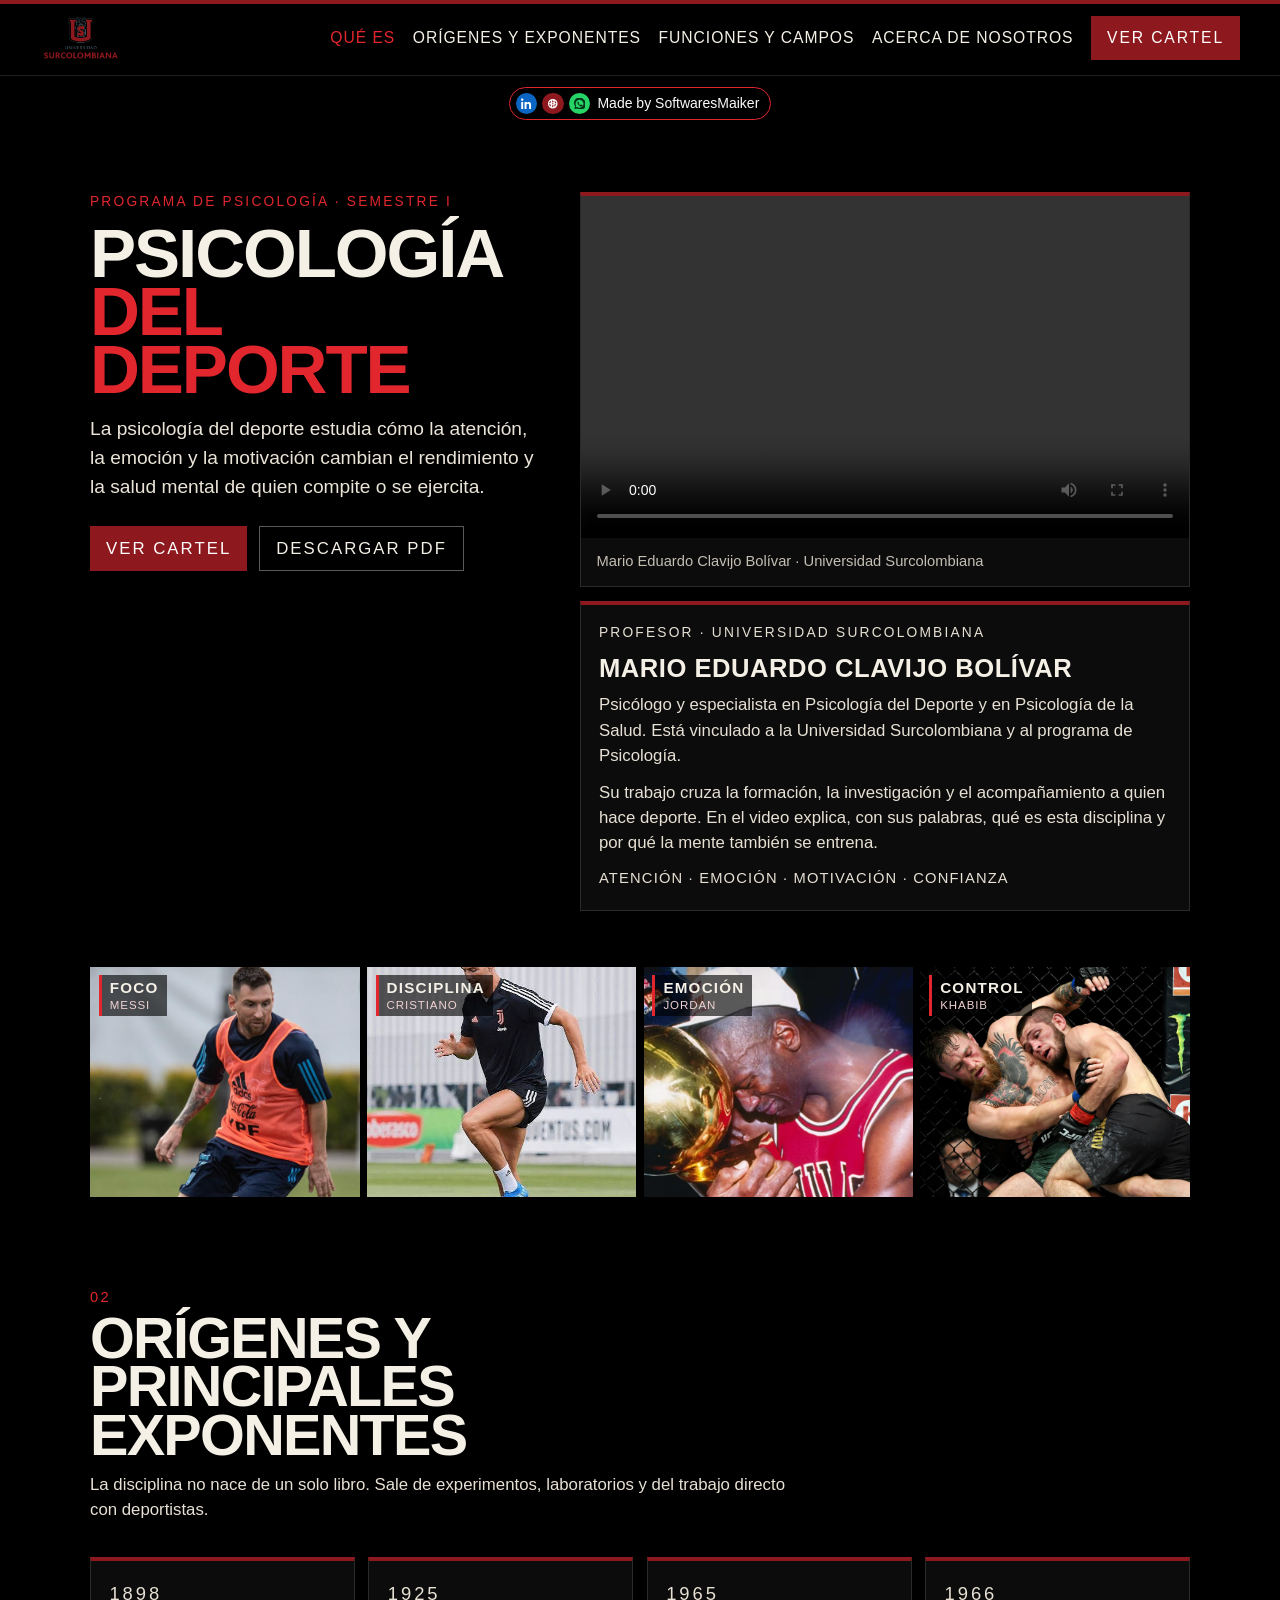
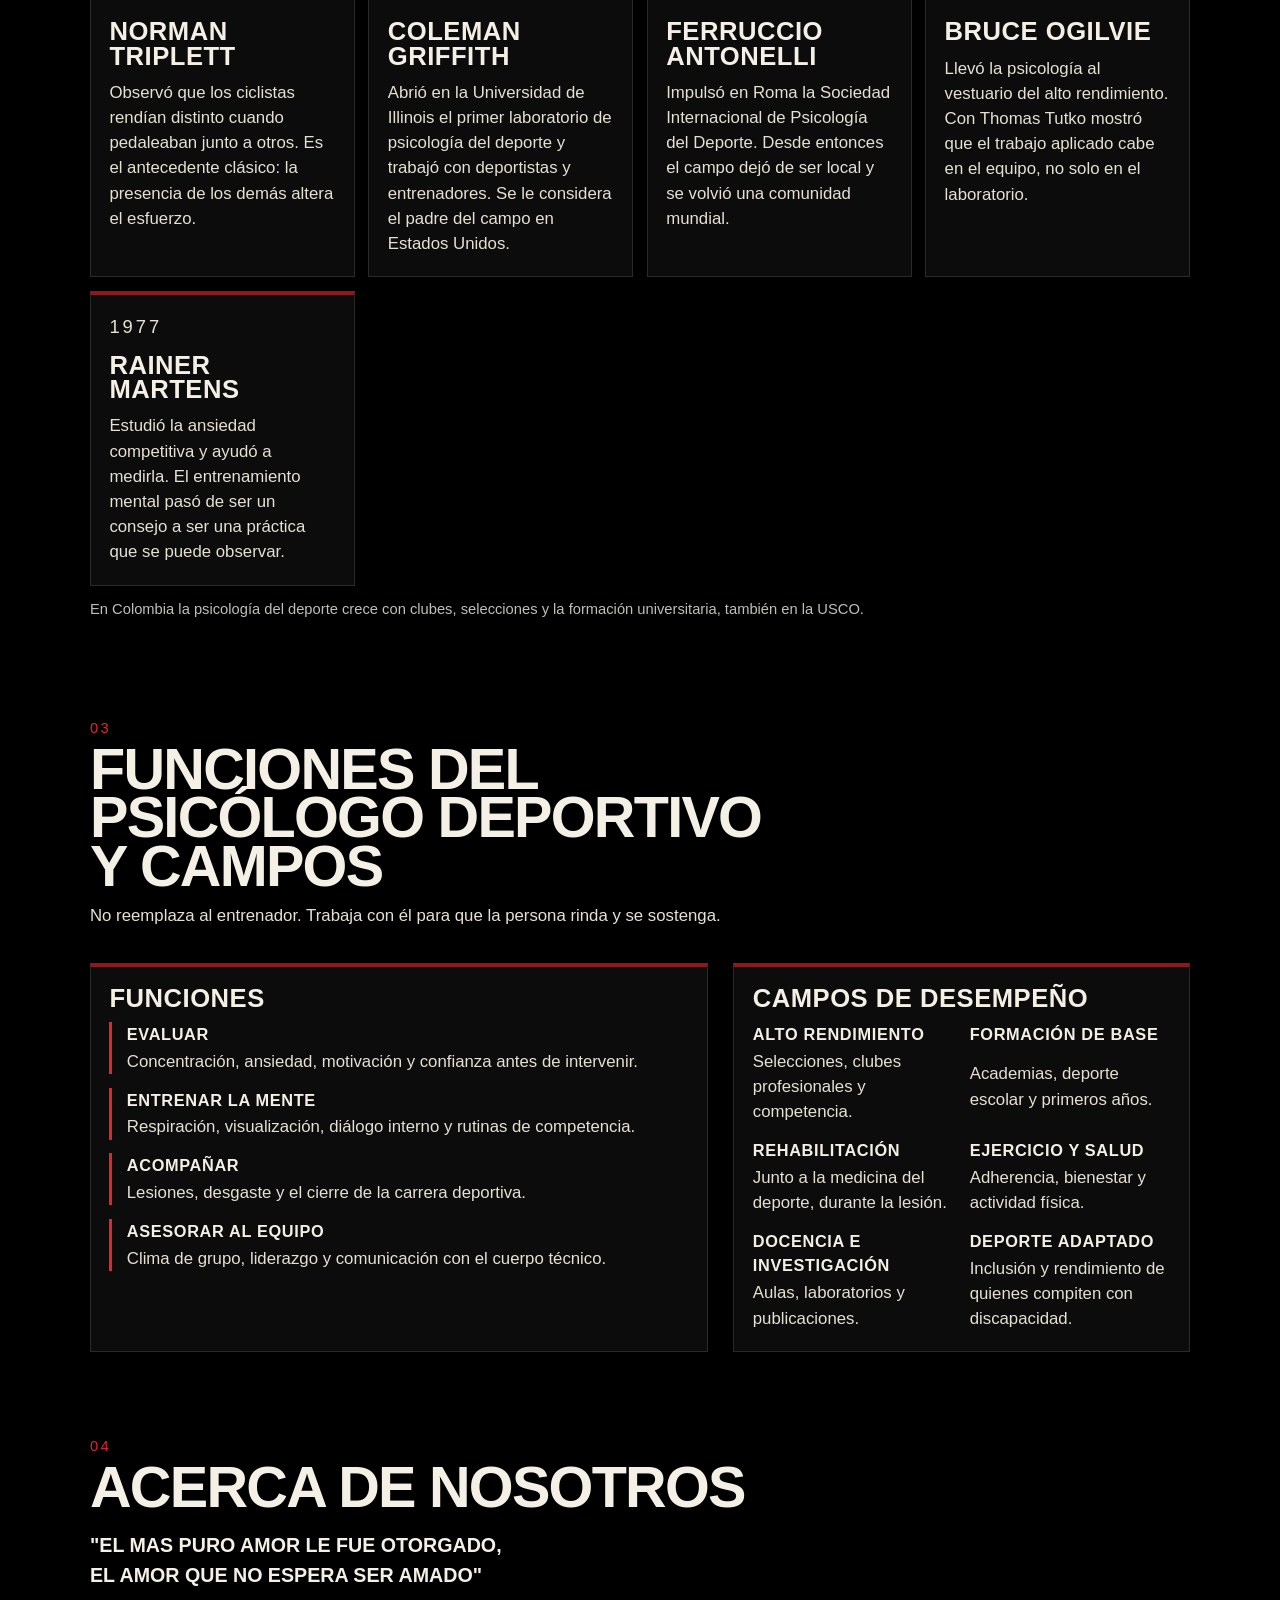
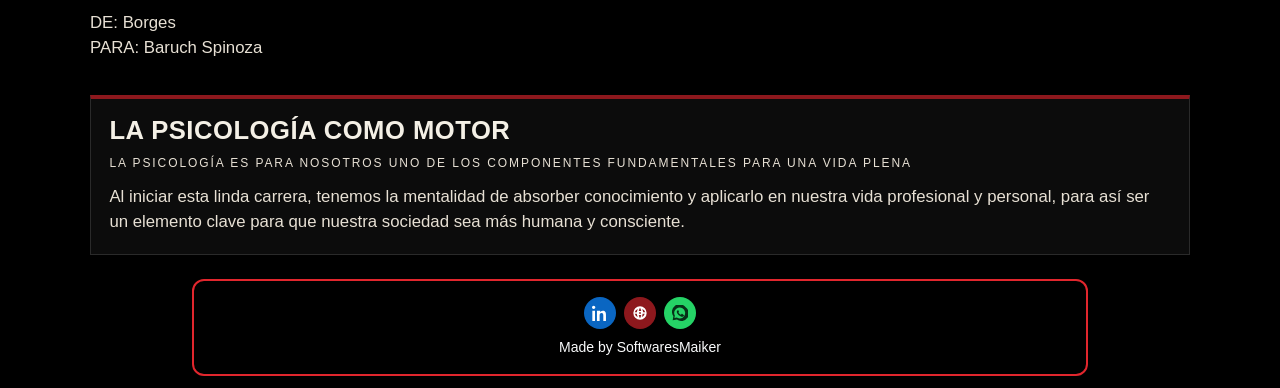
==== index.html @ 9db2cc07 "first commit" ====
<!DOCTYPE html>
<html lang="es">
<head>
  <meta charset="UTF-8">
  <meta name="viewport" content="width=device-width, initial-scale=1">
  <meta name="description" content="Psicología del deporte en la Universidad Surcolombiana: qué es, orígenes, funciones, campos de desempeño y el cartel del trabajo.">
  <meta name="theme-color" content="#000000">
  <title>Psicología del deporte · Universidad Surcolombiana</title>
  <link rel="icon" href="assets/images/logousco.png">
  <link rel="stylesheet" href="css/styles.css?v=6">
  <script src="js/main.js" defer></script>
</head>
<body>
  <a class="skip" href="#contenido">Saltar al contenido</a>

  <header class="site-header">
    <a class="brand" href="#inicio">
      <img src="assets/images/logousco.png" alt="Universidad Surcolombiana">
    </a>
    <nav id="menu" class="nav" aria-label="Secciones">
      <a href="#que-es">Qué es</a>
      <a href="#origenes">Orígenes y exponentes</a>
      <a href="#funciones">Funciones y campos</a>
      <a href="#nosotros">Acerca de nosotros</a>
      <button class="nav-cta" type="button" data-open-poster>Ver cartel</button>
    </nav>
  </header>
  <button class="nav-toggle" type="button" aria-expanded="false" aria-controls="menu">Menú</button>

  <main id="contenido">
    <div class="site-footer site-footer--mini" aria-label="Crédito">
      <div class="footer-links">
        <a class="is-linkedin" href="https://www.linkedin.com/in/maiker-ca%C3%B1on-1620b828a/" target="_blank" rel="noopener noreferrer" title="LinkedIn" aria-label="LinkedIn">
          <svg viewBox="0 0 24 24" aria-hidden="true"><path fill="currentColor" d="M4.98 3.5C4.98 4.88 3.88 6 2.5 6S0 4.88 0 3.5 1.12 1 2.5 1s2.48 1.12 2.48 2.5zM.5 8.5h4V24h-4V8.5zM8.5 8.5h3.8v2.1h.05c.53-1 1.84-2.1 3.79-2.1 4.05 0 4.8 2.67 4.8 6.14V24h-4v-7.7c0-1.84-.03-4.2-2.56-4.2-2.56 0-2.95 2-2.95 4.06V24h-4V8.5z"/></svg>
        </a>
        <a class="is-web" href="https://maikercanon.github.io/portfolio-react/" target="_blank" rel="noopener noreferrer" title="Página Web" aria-label="Página web">
          <svg viewBox="0 0 24 24" aria-hidden="true"><path fill="currentColor" d="M12 2a10 10 0 1 0 0 20 10 10 0 0 0 0-20zm7.93 9h-3.18a15.7 15.7 0 0 0-1.4-5.02A8.03 8.03 0 0 1 19.93 11zM12 4.07c.83 1.2 1.48 2.86 1.86 4.93h-3.72C10.52 6.93 11.17 5.27 12 4.07zM4.07 13h3.18a15.7 15.7 0 0 0 1.4 5.02A8.03 8.03 0 0 1 4.07 13zm3.18-2H4.07a8.03 8.03 0 0 1 4.58-5.02A15.7 15.7 0 0 0 7.25 11zM12 19.93c-.83-1.2-1.48-2.86-1.86-4.93h3.72c-.38 2.07-1.03 3.73-1.86 4.93zM13.35 13h-2.7a13.6 13.6 0 0 1 0-2h2.7a13.6 13.6 0 0 1 0 2zm1.22 5.02A15.7 15.7 0 0 0 15.97 13h3.18a8.03 8.03 0 0 1-4.58 5.02z"/></svg>
        </a>
        <a class="is-whatsapp" href="https://wa.me/573177530836" target="_blank" rel="noopener noreferrer" title="WhatsApp: 3177530836" aria-label="WhatsApp: 3177530836">
          <svg viewBox="0 0 24 24" aria-hidden="true"><path fill="currentColor" d="M20.5 3.5A11 11 0 0 0 2.1 16.8L1 23l6.4-1.1A11 11 0 0 0 20.5 3.5zM12 20.2a8.2 8.2 0 0 1-4.2-1.1l-.3-.2-3.8.6.6-3.7-.2-.3A8.2 8.2 0 1 1 12 20.2zm4.5-6.1c-.2-.1-1.4-.7-1.6-.8s-.4-.1-.5.1-.6.8-.8 1-.3.2-.5.1a6.7 6.7 0 0 1-2-1.2 7.4 7.4 0 0 1-1.4-1.7c-.1-.2 0-.4.1-.5l.4-.4.2-.3a.5.5 0 0 0 0-.5c0-.1-.5-1.3-.7-1.7s-.4-.4-.5-.4h-.5a1 1 0 0 0-.7.3 3 3 0 0 0-.9 2.2 5.2 5.2 0 0 0 1.1 2.7 11.8 11.8 0 0 0 4.5 4 15 15 0 0 0 1.5.6 3.6 3.6 0 0 0 1.7.1 2.7 2.7 0 0 0 1.8-1.3 2.2 2.2 0 0 0 .2-1.3c-.1-.1-.2-.1-.4-.2z"/></svg>
        </a>
      </div>
      <p>Made by SoftwaresMaiker</p>
    </div>

    <section class="hero" id="inicio">
      <div class="hero-copy">
        <p class="kicker">Programa de Psicología · Semestre I</p>
        <h1>Psicología<br><span>del deporte</span></h1>
        <p class="lead">La psicología del deporte estudia cómo la atención, la emoción y la motivación cambian el rendimiento y la salud mental de quien compite o se ejercita.</p>
        <div class="hero-actions">
          <button class="btn btn-red" type="button" data-open-poster>Ver cartel</button>
          <a class="btn btn-ghost" href="assets/images/poster.pdf" download="Cartel-psicologia-del-deporte-USCO.pdf">Descargar PDF</a>
        </div>
      </div>

      <div class="hero-story" id="que-es">
        <figure class="video-frame">
          <video controls playsinline preload="metadata" title="Explicación de Mario Clavijo sobre psicología del deporte">
            <source src="assets/video/Mario_Clavijo.mp4" type="video/mp4">
          </video>
          <figcaption>Mario Eduardo Clavijo Bolívar · Universidad Surcolombiana</figcaption>
        </figure>

        <article class="profile">
          <p class="kicker">Profesor · Universidad Surcolombiana</p>
          <h3>Mario Eduardo Clavijo Bolívar</h3>
          <p>Psicólogo y especialista en Psicología del Deporte y en Psicología de la Salud. Está vinculado a la Universidad Surcolombiana y al programa de Psicología.</p>
          <p>Su trabajo cruza la formación, la investigación y el acompañamiento a quien hace deporte. En el video explica, con sus palabras, qué es esta disciplina y por qué la mente también se entrena.</p>
          <p class="keys">Atención · Emoción · Motivación · Confianza</p>
        </article>
      </div>
    </section>

    <section class="band" aria-label="Cuatro ideas del rendimiento mental">
      <figure>
        <img src="assets/images/messi.jpg" alt="Lionel Messi controla el balón">
        <figcaption><b>Foco</b><span>Messi</span></figcaption>
      </figure>
      <figure>
        <img src="assets/images/cristiano.jfif" alt="Cristiano Ronaldo en entrenamiento">
        <figcaption><b>Disciplina</b><span>Cristiano</span></figcaption>
      </figure>
      <figure>
        <picture>
          <source srcset="assets/images/jordan.avif" type="image/avif">
          <img src="assets/images/jordan.jpg" alt="Michael Jordan con el trofeo de la NBA">
        </picture>
        <figcaption><b>Emoción</b><span>Jordan</span></figcaption>
      </figure>
      <figure>
        <img src="assets/images/khabib.jpg" alt="Khabib Nurmagomedov en combate">
        <figcaption><b>Control</b><span>Khabib</span></figcaption>
      </figure>
    </section>

    <section class="block" id="origenes">
      <div class="block-head">
        <p class="num">02</p>
        <h2>Orígenes y principales exponentes</h2>
        <p>La disciplina no nace de un solo libro. Sale de experimentos, laboratorios y del trabajo directo con deportistas.</p>
      </div>

      <div class="cards cards-5">
        <article class="card">
          <p class="year">1898</p>
          <h3>Norman Triplett</h3>
          <p>Observó que los ciclistas rendían distinto cuando pedaleaban junto a otros. Es el antecedente clásico: la presencia de los demás altera el esfuerzo.</p>
        </article>
        <article class="card">
          <p class="year">1925</p>
          <h3>Coleman Griffith</h3>
          <p>Abrió en la Universidad de Illinois el primer laboratorio de psicología del deporte y trabajó con deportistas y entrenadores. Se le considera el padre del campo en Estados Unidos.</p>
        </article>
        <article class="card">
          <p class="year">1965</p>
          <h3>Ferruccio Antonelli</h3>
          <p>Impulsó en Roma la Sociedad Internacional de Psicología del Deporte. Desde entonces el campo dejó de ser local y se volvió una comunidad mundial.</p>
        </article>
        <article class="card">
          <p class="year">1966</p>
          <h3>Bruce Ogilvie</h3>
          <p>Llevó la psicología al vestuario del alto rendimiento. Con Thomas Tutko mostró que el trabajo aplicado cabe en el equipo, no solo en el laboratorio.</p>
        </article>
        <article class="card">
          <p class="year">1977</p>
          <h3>Rainer Martens</h3>
          <p>Estudió la ansiedad competitiva y ayudó a medirla. El entrenamiento mental pasó de ser un consejo a ser una práctica que se puede observar.</p>
        </article>
      </div>
      <p class="note">En Colombia la psicología del deporte crece con clubes, selecciones y la formación universitaria, también en la USCO.</p>
    </section>

    <section class="block" id="funciones">
      <div class="block-head">
        <p class="num">03</p>
        <h2>Funciones del psicólogo deportivo y campos</h2>
        <p>No reemplaza al entrenador. Trabaja con él para que la persona rinda y se sostenga.</p>
      </div>

      <div class="split">
        <article class="panel">
          <h3>Funciones</h3>
          <ul class="funcs">
            <li>
              <strong>Evaluar</strong>
              <span>Concentración, ansiedad, motivación y confianza antes de intervenir.</span>
            </li>
            <li>
              <strong>Entrenar la mente</strong>
              <span>Respiración, visualización, diálogo interno y rutinas de competencia.</span>
            </li>
            <li>
              <strong>Acompañar</strong>
              <span>Lesiones, desgaste y el cierre de la carrera deportiva.</span>
            </li>
            <li>
              <strong>Asesorar al equipo</strong>
              <span>Clima de grupo, liderazgo y comunicación con el cuerpo técnico.</span>
            </li>
          </ul>
        </article>

        <article class="panel">
          <h3>Campos de desempeño</h3>
          <ul class="fields">
            <li>
              <strong>Alto rendimiento</strong>
              <span>Selecciones, clubes profesionales y competencia.</span>
            </li>
            <li>
              <strong>Formación de base</strong>
              <span>Academias, deporte escolar y primeros años.</span>
            </li>
            <li>
              <strong>Rehabilitación</strong>
              <span>Junto a la medicina del deporte, durante la lesión.</span>
            </li>
            <li>
              <strong>Ejercicio y salud</strong>
              <span>Adherencia, bienestar y actividad física.</span>
            </li>
            <li>
              <strong>Docencia e investigación</strong>
              <span>Aulas, laboratorios y publicaciones.</span>
            </li>
            <li>
              <strong>Deporte adaptado</strong>
              <span>Inclusión y rendimiento de quienes compiten con discapacidad.</span>
            </li>
          </ul>
        </article>
      </div>
    </section>

    <section class="block" id="nosotros">
      <div class="block-head">
        <p class="num">04</p>
        <h2>Acerca de nosotros</h2>
        <h3>"EL MAS PURO AMOR LE FUE OTORGADO,<br/>
          EL AMOR QUE NO ESPERA SER AMADO"  </h3>
          <P>DE: Borges<br/> PARA: Baruch Spinoza</P>
      </div>

      <div class="cards cards-5">
        <article class="person">
          
          <h3>La psicología como motor</h3>
          <p class="role">La psicología es para nosotros uno de los componentes fundamentales para una vida plena</p>
          <p>Al iniciar esta linda carrera, tenemos la mentalidad de absorber conocimiento y aplicarlo en nuestra vida profesional y personal, para así ser un elemento clave para que nuestra sociedad sea más humana y consciente.</p>
        </article>
      </div>
    </section>

    
  </main>

  <footer class="site-footer">
    <div class="footer-links">
      <a class="is-linkedin" href="https://www.linkedin.com/in/maiker-ca%C3%B1on-1620b828a/" target="_blank" rel="noopener noreferrer" title="LinkedIn" aria-label="LinkedIn">
        <svg viewBox="0 0 24 24" aria-hidden="true"><path fill="currentColor" d="M4.98 3.5C4.98 4.88 3.88 6 2.5 6S0 4.88 0 3.5 1.12 1 2.5 1s2.48 1.12 2.48 2.5zM.5 8.5h4V24h-4V8.5zM8.5 8.5h3.8v2.1h.05c.53-1 1.84-2.1 3.79-2.1 4.05 0 4.8 2.67 4.8 6.14V24h-4v-7.7c0-1.84-.03-4.2-2.56-4.2-2.56 0-2.95 2-2.95 4.06V24h-4V8.5z"/></svg>
      </a>
      <a class="is-web" href="https://maikercanon.github.io/portfolio-react/" target="_blank" rel="noopener noreferrer" title="Página Web" aria-label="Página web">
        <svg viewBox="0 0 24 24" aria-hidden="true"><path fill="currentColor" d="M12 2a10 10 0 1 0 0 20 10 10 0 0 0 0-20zm7.93 9h-3.18a15.7 15.7 0 0 0-1.4-5.02A8.03 8.03 0 0 1 19.93 11zM12 4.07c.83 1.2 1.48 2.86 1.86 4.93h-3.72C10.52 6.93 11.17 5.27 12 4.07zM4.07 13h3.18a15.7 15.7 0 0 0 1.4 5.02A8.03 8.03 0 0 1 4.07 13zm3.18-2H4.07a8.03 8.03 0 0 1 4.58-5.02A15.7 15.7 0 0 0 7.25 11zM12 19.93c-.83-1.2-1.48-2.86-1.86-4.93h3.72c-.38 2.07-1.03 3.73-1.86 4.93zM13.35 13h-2.7a13.6 13.6 0 0 1 0-2h2.7a13.6 13.6 0 0 1 0 2zm1.22 5.02A15.7 15.7 0 0 0 15.97 13h3.18a8.03 8.03 0 0 1-4.58 5.02z"/></svg>
      </a>
      <a class="is-whatsapp" href="https://wa.me/573177530836" target="_blank" rel="noopener noreferrer" title="WhatsApp: 3177530836" aria-label="WhatsApp: 3177530836">
        <svg viewBox="0 0 24 24" aria-hidden="true"><path fill="currentColor" d="M20.5 3.5A11 11 0 0 0 2.1 16.8L1 23l6.4-1.1A11 11 0 0 0 20.5 3.5zM12 20.2a8.2 8.2 0 0 1-4.2-1.1l-.3-.2-3.8.6.6-3.7-.2-.3A8.2 8.2 0 1 1 12 20.2zm4.5-6.1c-.2-.1-1.4-.7-1.6-.8s-.4-.1-.5.1-.6.8-.8 1-.3.2-.5.1a6.7 6.7 0 0 1-2-1.2 7.4 7.4 0 0 1-1.4-1.7c-.1-.2 0-.4.1-.5l.4-.4.2-.3a.5.5 0 0 0 0-.5c0-.1-.5-1.3-.7-1.7s-.4-.4-.5-.4h-.5a1 1 0 0 0-.7.3 3 3 0 0 0-.9 2.2 5.2 5.2 0 0 0 1.1 2.7 11.8 11.8 0 0 0 4.5 4 15 15 0 0 0 1.5.6 3.6 3.6 0 0 0 1.7.1 2.7 2.7 0 0 0 1.8-1.3 2.2 2.2 0 0 0 .2-1.3c-.1-.1-.2-.1-.4-.2z"/></svg>
      </a>
    </div>
    <p>Made by SoftwaresMaiker</p>
  </footer>

  <div class="modal" id="poster-modal" hidden>
    <div class="modal-panel" role="dialog" aria-modal="true" aria-labelledby="poster-title">
      <div class="modal-bar">
        <h2 id="poster-title">Cartel · Psicología del deporte</h2>
        <div class="modal-actions">
          <a href="assets/images/poster.pdf" download="Cartel-psicologia-del-deporte-USCO.pdf">Descargar</a>
          <a href="assets/images/poster.pdf" target="_blank" rel="noopener">Abrir</a>
          <button class="modal-close" type="button">Cerrar</button>
        </div>
      </div>
      <iframe id="poster-frame" title="Cartel de psicología del deporte en PDF"></iframe>
    </div>
  </div>
</body>
</html>
---- css/styles.css ----
:root {
  --red: #8d181d;
  --red-hot: #e1262d;
  --ink: #f4f0e6;
  --muted: #c4beb4;
  --line: rgba(255, 255, 255, 0.12);
  --card: #0c0c0c;
  --header: 76px;
  --display: Bahnschrift, "Arial Narrow", "Segoe UI", sans-serif;
  --text: "Segoe UI", Calibri, sans-serif;
  --pad: clamp(1.1rem, 4vw, 2.5rem);
}

* { box-sizing: border-box; }

html {
  scroll-behavior: smooth;
  scroll-padding-top: calc(var(--header) + 12px);
}

body {
  margin: 0;
  background: #000;
  color: var(--ink);
  font-family: var(--text);
  font-size: 1.05rem;
  line-height: 1.5;
  color-scheme: dark;
}

body::before {
  content: "";
  position: fixed;
  top: 0;
  left: 0;
  right: 0;
  height: 4px;
  background: var(--red);
  z-index: 60;
}

img { max-width: 100%; }

a { color: inherit; }

button, a { font: inherit; }

:focus-visible {
  outline: 2px solid var(--red-hot);
  outline-offset: 3px;
}

.sr-only {
  position: absolute;
  width: 1px;
  height: 1px;
  padding: 0;
  margin: -1px;
  overflow: hidden;
  clip: rect(0, 0, 0, 0);
  border: 0;
}

.skip {
  position: absolute;
  left: 1rem;
  top: -4rem;
  background: var(--red);
  color: white;
  padding: 0.6rem 0.9rem;
  z-index: 80;
}

.skip:focus { top: 0.7rem; }

.site-header {
  position: sticky;
  top: 0;
  z-index: 40;
  height: var(--header);
  display: flex;
  align-items: center;
  justify-content: space-between;
  gap: 1rem;
  padding: 0 var(--pad);
  background: #000;
  border-bottom: 1px solid var(--line);
}

.brand img {
  height: 52px;
  width: auto;
  display: block;
}

.nav {
  display: flex;
  align-items: center;
  gap: 0.35rem 1.1rem;
}

.nav a,
.nav-cta {
  font-family: var(--display);
  font-stretch: condensed;
  letter-spacing: 0.06em;
  text-transform: uppercase;
  text-decoration: none;
  color: var(--ink);
  font-size: 0.98rem;
  background: none;
  border: 0;
  cursor: pointer;
  padding: 0.35rem 0;
}

.nav a.is-active { color: var(--red-hot); }

.nav-cta,
.btn {
  display: inline-flex;
  align-items: center;
  justify-content: center;
  min-height: 44px;
  padding: 0.55rem 1rem;
  text-decoration: none;
  cursor: pointer;
  border: 0;
  font-family: var(--display);
  font-stretch: condensed;
  letter-spacing: 0.12em;
  text-transform: uppercase;
}

.nav-cta,
.btn-red {
  background: var(--red);
  color: white;
}

.nav-cta:hover,
.btn-red:hover { background: #a31d24; }

.btn-ghost {
  background: transparent;
  color: var(--ink);
  border: 1px solid rgba(255, 255, 255, 0.35);
}

.btn-ghost:hover { border-color: white; }

.nav-toggle {
  display: none;
  align-items: center;
  justify-content: center;
  min-width: 76px;
  height: 42px;
  padding: 0 0.85rem;
  border: 1px solid rgba(255, 255, 255, 0.45);
  background: #141414;
  color: white;
  cursor: pointer;
  font-family: var(--display);
  font-stretch: condensed;
  letter-spacing: 0.14em;
  text-transform: uppercase;
}

.hero {
  display: grid;
  grid-template-columns: minmax(0, 0.85fr) minmax(0, 1.15fr);
  gap: clamp(1.25rem, 3vw, 2.4rem);
  align-items: start;
  padding: clamp(2rem, 6vw, 4.5rem) var(--pad) clamp(2rem, 5vw, 3.5rem);
  max-width: 1180px;
  margin: 0 auto;
}

.kicker,
.num,
.year,
.role {
  font-family: var(--display);
  font-stretch: condensed;
  letter-spacing: 0.16em;
  text-transform: uppercase;
  color: var(--red-hot);
}

.kicker {
  margin: 0 0 0.7rem;
  font-size: 0.86rem;
}

.hero h1,
.block h2,
.closing h2 {
  font-family: var(--display);
  font-stretch: condensed;
  font-weight: 600;
  text-transform: uppercase;
  line-height: 0.84;
  letter-spacing: -0.03em;
  margin: 0;
}

.hero h1 {
  font-size: clamp(2.7rem, 5.4vw, 4.8rem);
}

.hero h1 span { color: var(--red-hot); }

.hero-story {
  display: grid;
  gap: 0.85rem;
  min-width: 0;
}

.lead {
  max-width: 38rem;
  margin: 1.1rem 0 0;
  color: #ebe4d8;
  font-size: clamp(1.02rem, 2vw, 1.2rem);
}

.hero-actions {
  display: flex;
  flex-wrap: wrap;
  gap: 0.75rem;
  margin-top: 1.5rem;
}

.band {
  display: grid;
  grid-template-columns: repeat(4, 1fr);
  gap: 0.45rem;
  padding: 0 var(--pad) 0.4rem;
  max-width: 1180px;
  margin: 0 auto;
}

.band figure {
  position: relative;
  margin: 0;
  min-height: 180px;
  height: clamp(150px, 22vw, 230px);
  overflow: hidden;
  background: #111;
}

.band img {
  width: 100%;
  height: 100%;
  object-fit: cover;
  display: block;
}

.band figure:nth-child(1) img { object-position: center 22%; }
.band figure:nth-child(2) img { object-position: center 30%; }
.band figure:nth-child(3) img { object-position: center 45%; }
.band figure:nth-child(4) img { object-position: center 40%; }

.band figcaption {
  position: absolute;
  left: 0.55rem;
  top: 0.55rem;
  background: rgba(0, 0, 0, 0.62);
  border-left: 3px solid var(--red-hot);
  padding: 0.3rem 0.5rem 0.35rem;
}

.band figcaption b,
.band figcaption span {
  display: block;
  font-family: var(--display);
  font-stretch: condensed;
  text-transform: uppercase;
  letter-spacing: 0.08em;
  line-height: 1.05;
}

.band figcaption b { font-size: 0.95rem; }
.band figcaption span {
  margin-top: 0.15rem;
  font-size: 0.72rem;
  color: #f0d2d2;
  font-weight: 500;
}

.block {
  max-width: 1180px;
  margin: 0 auto;
  padding: clamp(3rem, 7vw, 5.2rem) var(--pad) 0;
}

.block-head {
  max-width: 44rem;
  margin-bottom: clamp(1.4rem, 3vw, 2.2rem);
}

.block-head .num,
.person .num {
  margin: 0 0 0.35rem;
  font-size: 0.92rem;
}

.block h2,
.closing h2 {
  font-size: clamp(2.2rem, 5vw, 3.6rem);
  margin-bottom: 0.8rem;
}

.block-head p:last-child,
.card p,
.person p,
.profile p,
.note,
.fields span,
.funcs span {
  color: #e7e0d4;
}

.block-head p:last-child { margin: 0; }

.split {
  display: grid;
  grid-template-columns: 1.15fr 0.85fr;
  gap: clamp(1rem, 2.5vw, 1.6rem);
  align-items: stretch;
}

.video-frame,
.profile,
.panel,
.card,
.person {
  background: var(--card);
  border: 1px solid var(--line);
  border-top: 4px solid var(--red);
}

.video-frame {
  margin: 0;
  min-width: 0;
}

.video-frame video {
  width: 100%;
  aspect-ratio: 16 / 9;
  display: block;
  background: #000;
}

.video-frame figcaption,
.note {
  margin: 0;
  padding: 0.75rem 1rem 0.9rem;
  color: var(--muted);
  font-size: 0.92rem;
}

.profile,
.panel,
.card,
.person {
  padding: 1.15rem 1.15rem 1.25rem;
}

.profile h3,
.panel h3,
.card h3,
.person h3 {
  font-family: var(--display);
  font-stretch: condensed;
  text-transform: uppercase;
  letter-spacing: 0.02em;
  font-size: clamp(1.45rem, 2vw, 1.85rem);
  line-height: 0.95;
  margin: 0 0 0.75rem;
}

.profile p,
.card p,
.person p { margin: 0 0 0.75rem; }

.profile p:last-child,
.card p:last-child,
.person p:last-child { margin-bottom: 0; }

.keys {
  margin-top: 0.4rem;
  color: var(--red-hot);
  font-family: var(--display);
  font-stretch: condensed;
  letter-spacing: 0.08em;
  text-transform: uppercase;
  font-size: 0.92rem;
}

.cards {
  display: grid;
  gap: 0.85rem;
}

.cards-5 {
  grid-template-columns: repeat(auto-fit, minmax(min(100%, 220px), 1fr));
}

.year {
  margin: 0 0 0.35rem;
  font-size: 1.15rem;
}

.role {
  margin: -0.35rem 0 0.7rem;
  font-size: 0.75rem;
}

.note {
  padding-left: 0;
  padding-right: 0;
}

.funcs,
.fields {
  list-style: none;
  margin: 0;
  padding: 0;
  display: grid;
  gap: 0.85rem;
}

.fields {
  grid-template-columns: 1fr 1fr;
  gap: 0.85rem 1rem;
}

.funcs li,
.fields li {
  display: grid;
  gap: 0.15rem;
}

.funcs strong,
.fields strong {
  font-family: var(--display);
  font-stretch: condensed;
  letter-spacing: 0.04em;
  text-transform: uppercase;
  font-size: 1.02rem;
}

.funcs li {
  padding-left: 0.9rem;
  border-left: 3px solid var(--red-hot);
}

.closing {
  max-width: 1180px;
  margin: clamp(2.5rem, 6vw, 4rem) auto 0;
  padding: 1.4rem var(--pad);
  display: flex;
  justify-content: space-between;
  align-items: center;
  gap: 1rem;
  border-top: 4px solid var(--red);
  background: #0c0c0c;
}

.closing .hero-actions { margin-top: 0; }

.site-footer {
  width: min(56rem, calc(100% - 2rem));
  margin: 1.5rem auto 0.75rem;
  padding: 1rem;
  text-align: center;
  background: #000;
  border: 2px solid #e1262d;
  border-radius: 0.75rem;
  display: flex;
  flex-direction: column;
  align-items: center;
  justify-content: center;
}

.footer-links {
  display: flex;
  align-items: center;
  justify-content: center;
  gap: 0.5rem;
  margin-bottom: 0.5rem;
}

.footer-links a {
  display: inline-flex;
  align-items: center;
  justify-content: center;
  width: 2rem;
  height: 2rem;
  background: #8d181d;
  color: #fff;
  border-radius: 999px;
  transition: transform 0.2s ease, background 0.2s ease;
}

.footer-links a.is-linkedin { background: #0a66c2; }
.footer-links a.is-whatsapp { background: #25d366; color: #073018; }

.footer-links a:hover { transform: scale(1.1); }
.footer-links a.is-web:hover { background: #a31d24; }
.footer-links a.is-linkedin:hover { background: #004182; }
.footer-links a.is-whatsapp:hover { background: #1ebe57; }

.site-footer--mini {
  width: fit-content;
  max-width: calc(100% - 2rem);
  margin: 0.7rem auto 0;
  padding: 0.28rem 0.7rem 0.28rem 0.4rem;
  border-width: 1px;
  border-radius: 999px;
  flex-direction: row;
  gap: 0.45rem;
}

.site-footer--mini .footer-links { margin: 0; gap: 0.3rem; }

.site-footer--mini .footer-links a {
  width: 1.35rem;
  height: 1.35rem;
}

.site-footer--mini .footer-links svg {
  width: 0.72rem;
  height: 0.72rem;
}

.site-footer--mini p {
  font-size: 0.72rem;
  color: #c4beb4;
}

.footer-links svg {
  width: 1rem;
  height: 1rem;
  display: block;
}

.site-footer p {
  margin: 0;
  color: #f9fafb;
  font-size: 0.875rem;
  font-weight: 500;
}

.modal[hidden] { display: none; }

.modal {
  position: fixed;
  inset: 0;
  z-index: 70;
  background: rgba(0, 0, 0, 0.82);
  display: grid;
  place-items: center;
  padding: 0.8rem;
}

.modal-panel {
  width: min(920px, 100%);
  height: min(92vh, 1100px);
  background: #070707;
  border: 1px solid var(--line);
  border-top: 4px solid var(--red);
  display: flex;
  flex-direction: column;
  min-height: 0;
}

.modal-bar {
  display: flex;
  justify-content: space-between;
  align-items: center;
  gap: 0.8rem;
  padding: 0.75rem 0.9rem;
  border-bottom: 1px solid var(--line);
}

.modal-bar h2 {
  margin: 0;
  font-family: var(--display);
  font-stretch: condensed;
  text-transform: uppercase;
  letter-spacing: 0.04em;
  font-size: clamp(1rem, 2vw, 1.25rem);
}

.modal-actions {
  display: flex;
  flex-wrap: wrap;
  gap: 0.45rem;
}

.modal-actions a,
.modal-close {
  background: transparent;
  color: var(--ink);
  border: 1px solid var(--line);
  text-decoration: none;
  min-height: 40px;
  padding: 0.4rem 0.7rem;
  cursor: pointer;
  font-family: var(--display);
  font-stretch: condensed;
  letter-spacing: 0.08em;
  text-transform: uppercase;
}

.modal-actions a:first-child,
.modal-close {
  background: var(--red);
  border-color: var(--red);
  color: white;
}

.modal iframe {
  flex: 1;
  width: 100%;
  border: 0;
  background: #111;
  min-height: 0;
}

body.nav-lock,
body.modal-lock { overflow: hidden; }

@media (max-width: 980px) {
  .nav-toggle {
    display: inline-flex;
    position: fixed;
    top: 17px;
    right: 14px;
    z-index: 65;
  }

  .nav {
    position: fixed;
    top: var(--header);
    left: 0;
    right: 0;
    bottom: 0;
    display: flex;
    flex-direction: column;
    align-items: flex-start;
    gap: 0.2rem;
    padding: 1.2rem var(--pad) 2rem;
    z-index: 50;
    background: #000;
    transform: translateX(100%);
    visibility: hidden;
  }

  .nav.is-open {
    transform: none;
    visibility: visible;
  }

  .nav a,
  .nav-cta {
    width: 100%;
    text-align: left;
    font-size: 1.35rem;
    padding: 0.85rem 0;
    border-bottom: 1px solid var(--line);
  }

  .nav-cta { margin-top: 0.8rem; }

  .hero,
  .split,
  .closing {
    grid-template-columns: 1fr;
    display: grid;
  }

  .closing { align-items: start; }
}

@media (max-width: 720px) {
  .band { grid-template-columns: 1fr 1fr; }
  .band figure { height: 150px; min-height: 0; }
  .fields { grid-template-columns: 1fr; }
}

@media (prefers-reduced-motion: reduce) {
  html { scroll-behavior: auto; }
  .nav,
  .footer-links a { transition: none; }
}
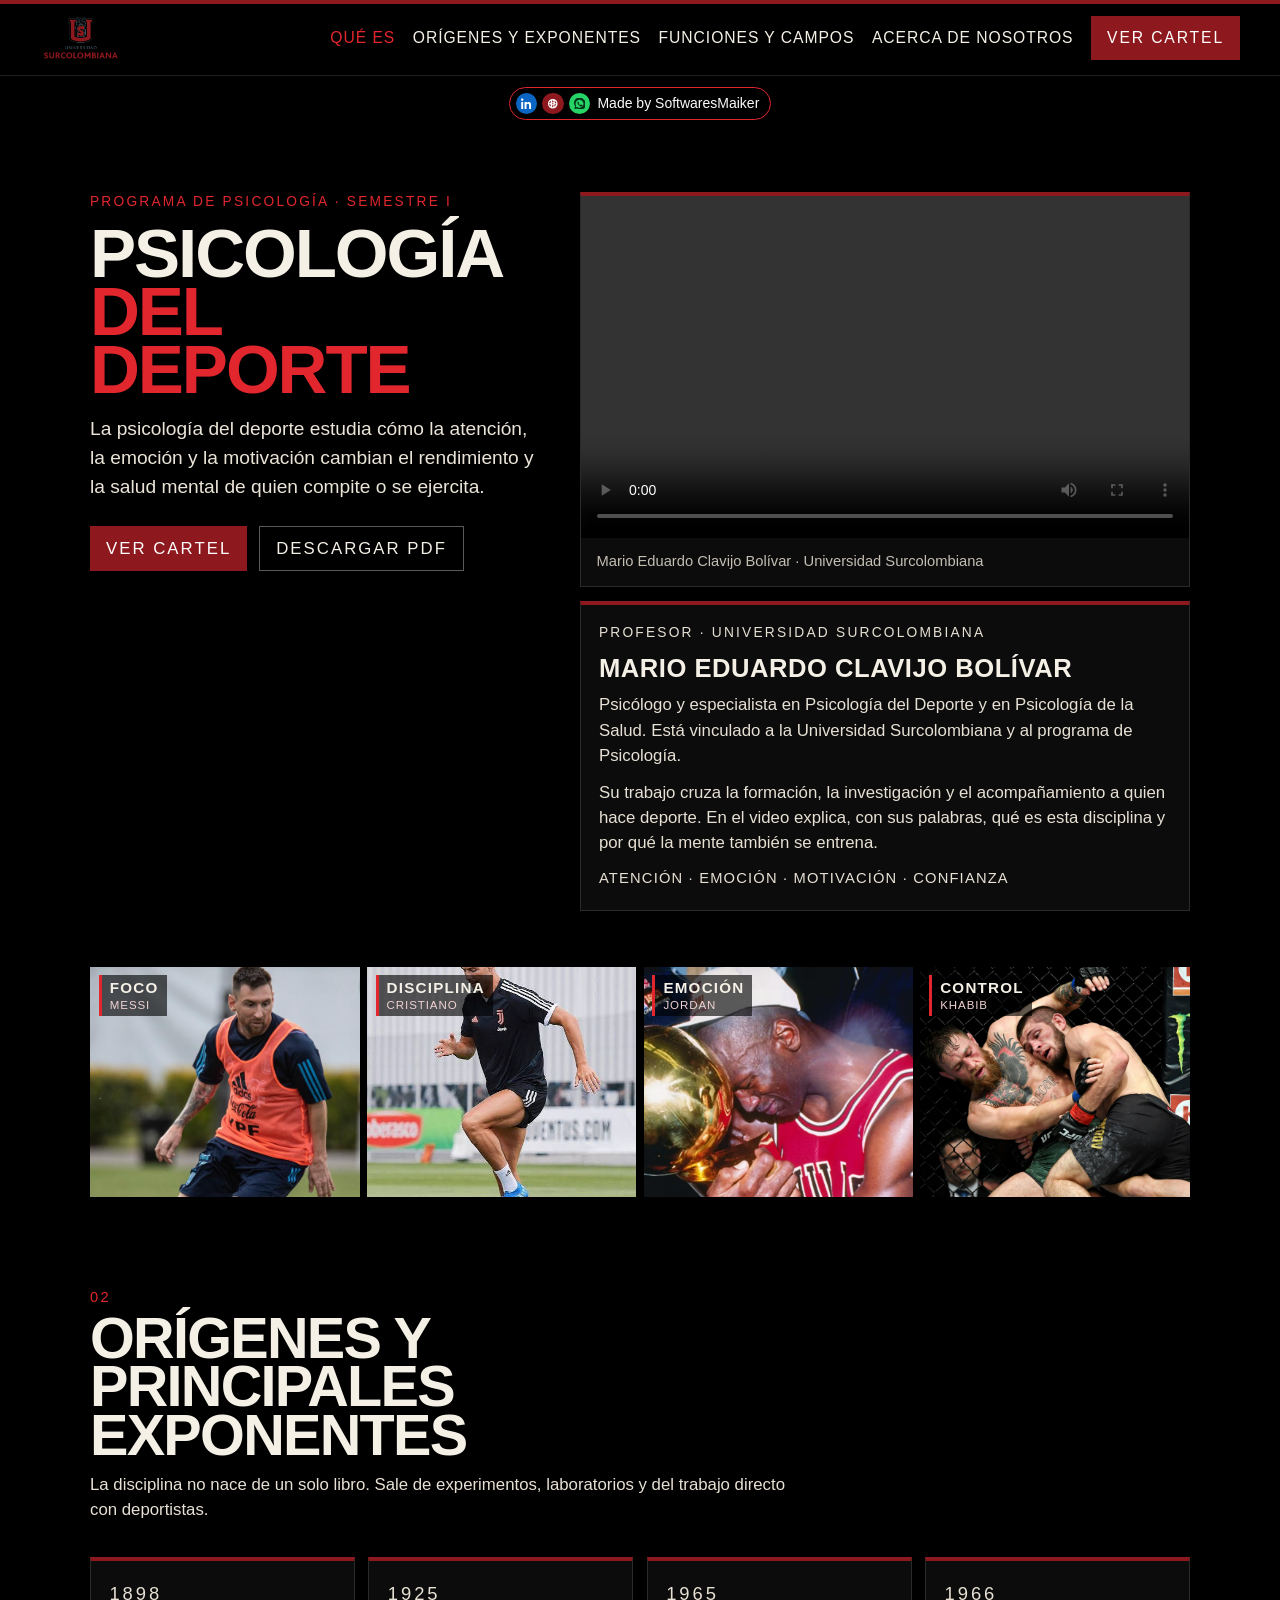
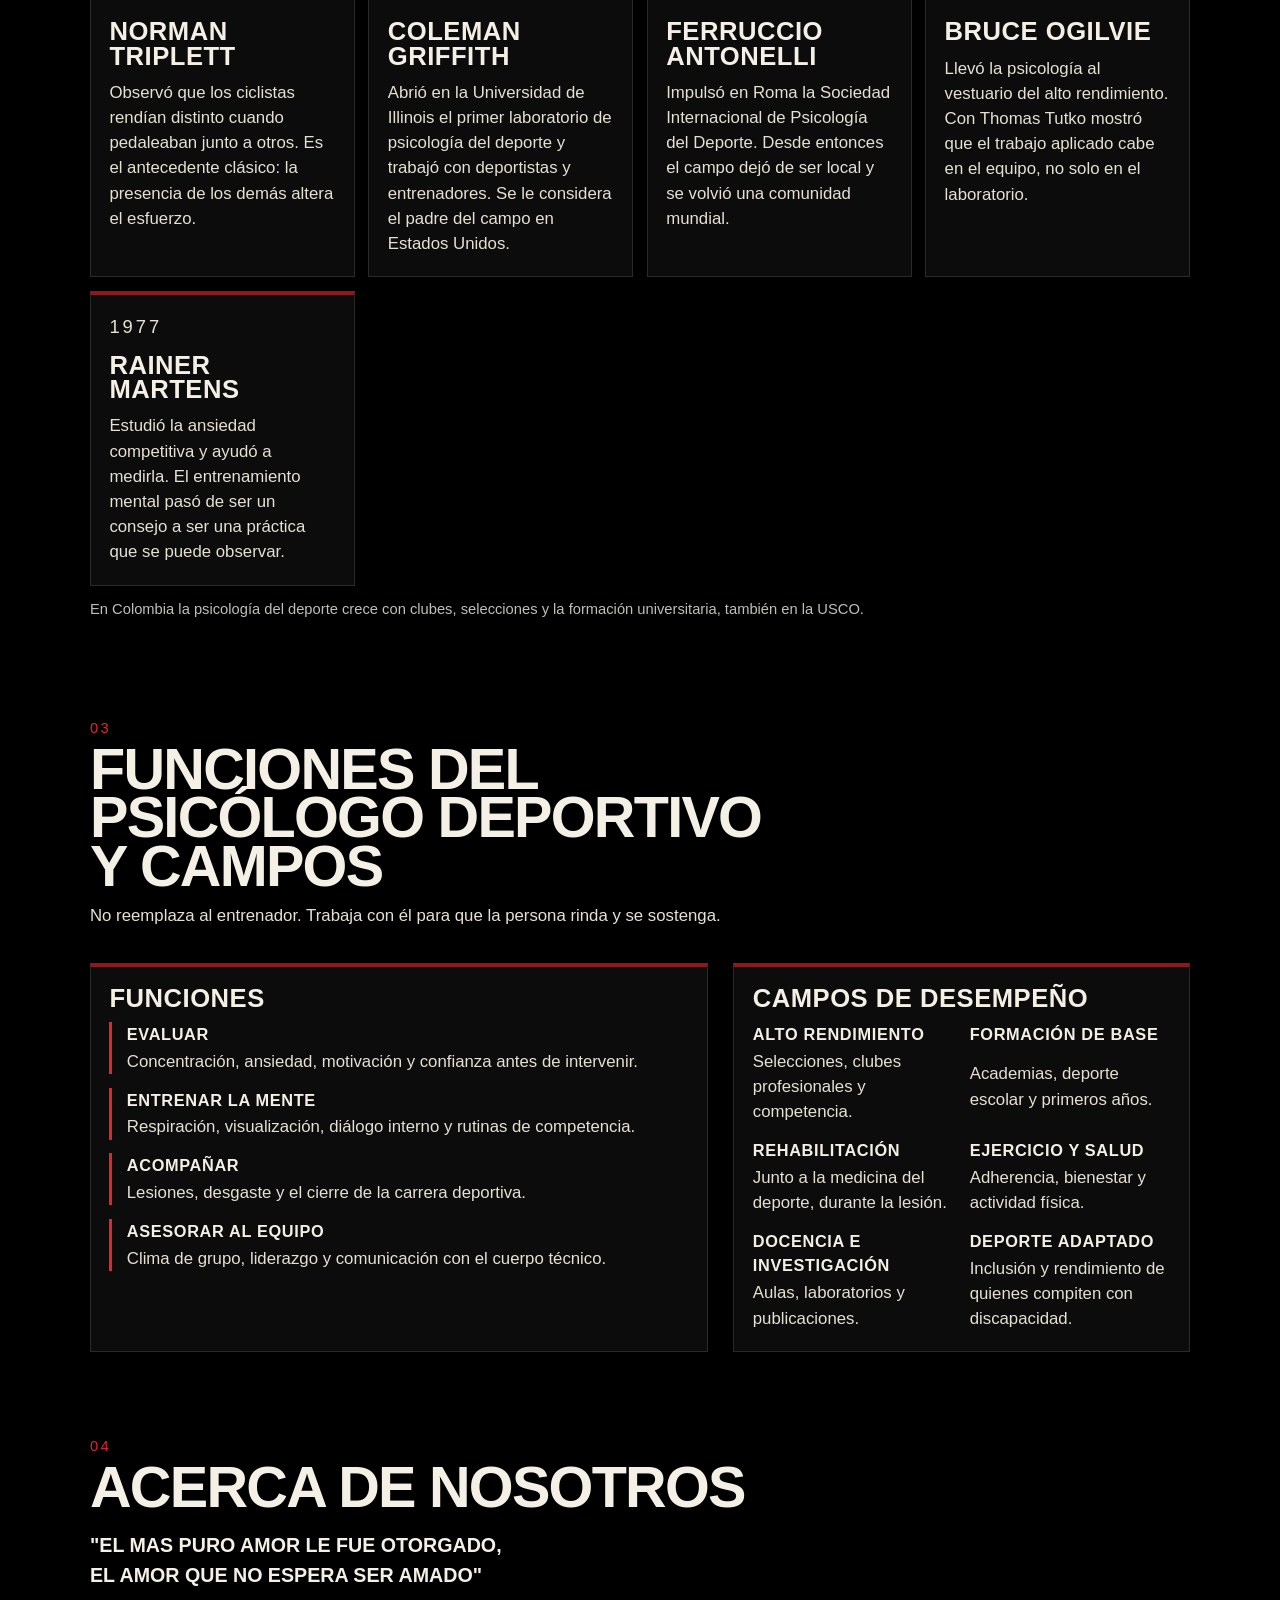
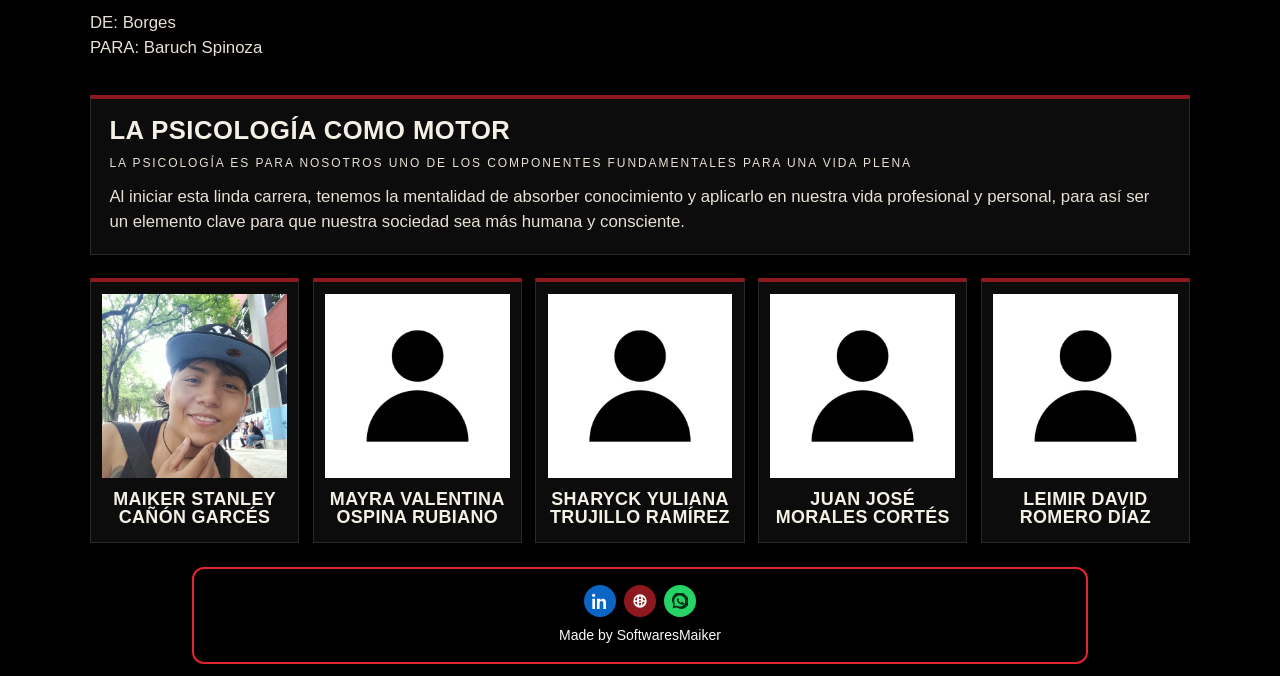
==== commit 5a6c067e: "integrantes" ====
--- a/index.html
+++ b/index.html
@@ -7,7 +7,7 @@
   <meta name="theme-color" content="#000000">
   <title>Psicología del deporte · Universidad Surcolombiana</title>
   <link rel="icon" href="assets/images/logousco.png">
-  <link rel="stylesheet" href="css/styles.css?v=6">
+  <link rel="stylesheet" href="css/styles.css?v=7">
   <script src="js/main.js" defer></script>
 </head>
 <body>
@@ -208,6 +208,29 @@
           <h3>La psicología como motor</h3>
           <p class="role">La psicología es para nosotros uno de los componentes fundamentales para una vida plena</p>
           <p>Al iniciar esta linda carrera, tenemos la mentalidad de absorber conocimiento y aplicarlo en nuestra vida profesional y personal, para así ser un elemento clave para que nuestra sociedad sea más humana y consciente.</p>
+        </article>
+      </div>
+
+      <div class="team">
+        <article class="member">
+          <img src="assets/integrantes/MAIKER.jpeg" alt="Maiker Stanley Cañón Garcés">
+          <h3>Maiker Stanley Cañón Garcés</h3>
+        </article>
+        <article class="member">
+          <img src="assets/integrantes/MAYRA.jpeg" alt="Mayra Valentina Ospina Rubiano" onerror="this.onerror=null;this.src='assets/integrantes/defecto.png'">
+          <h3>Mayra Valentina Ospina Rubiano</h3>
+        </article>
+        <article class="member">
+          <img src="assets/integrantes/SHARYCK.jpeg" alt="Sharyck Yuliana Trujillo Ramírez" onerror="this.onerror=null;this.src='assets/integrantes/defecto.png'">
+          <h3>Sharyck Yuliana Trujillo Ramírez</h3>
+        </article>
+        <article class="member">
+          <img src="assets/integrantes/JUAN.jpeg" alt="Juan José Morales Cortés" onerror="this.onerror=null;this.src='assets/integrantes/defecto.png'">
+          <h3>Juan José Morales Cortés</h3>
+        </article>
+        <article class="member">
+          <img src="assets/integrantes/LEIMIR.jpeg" alt="Leimir David Romero Díaz" onerror="this.onerror=null;this.src='assets/integrantes/defecto.png'">
+          <h3>Leimir David Romero Díaz</h3>
         </article>
       </div>
     </section>
--- a/css/styles.css
+++ b/css/styles.css
@@ -404,6 +404,41 @@
 
 .cards-5 {
   grid-template-columns: repeat(auto-fit, minmax(min(100%, 220px), 1fr));
+}
+
+.team {
+  display: grid;
+  grid-template-columns: repeat(auto-fit, minmax(min(100%, 150px), 1fr));
+  gap: 0.85rem;
+  margin-top: 1.4rem;
+}
+
+.member {
+  background: var(--card);
+  border: 1px solid var(--line);
+  border-top: 4px solid var(--red);
+  padding: 0.75rem 0.7rem 0.95rem;
+  text-align: center;
+}
+
+.member img {
+  width: 100%;
+  aspect-ratio: 1;
+  object-fit: cover;
+  object-position: center 18%;
+  display: block;
+  background: #161616;
+}
+
+.member h3 {
+  margin: 0.7rem 0 0;
+  font-family: var(--display);
+  font-stretch: condensed;
+  font-weight: 600;
+  text-transform: uppercase;
+  letter-spacing: 0.02em;
+  line-height: 1.05;
+  font-size: clamp(0.92rem, 1.5vw, 1.12rem);
 }
 
 .year {
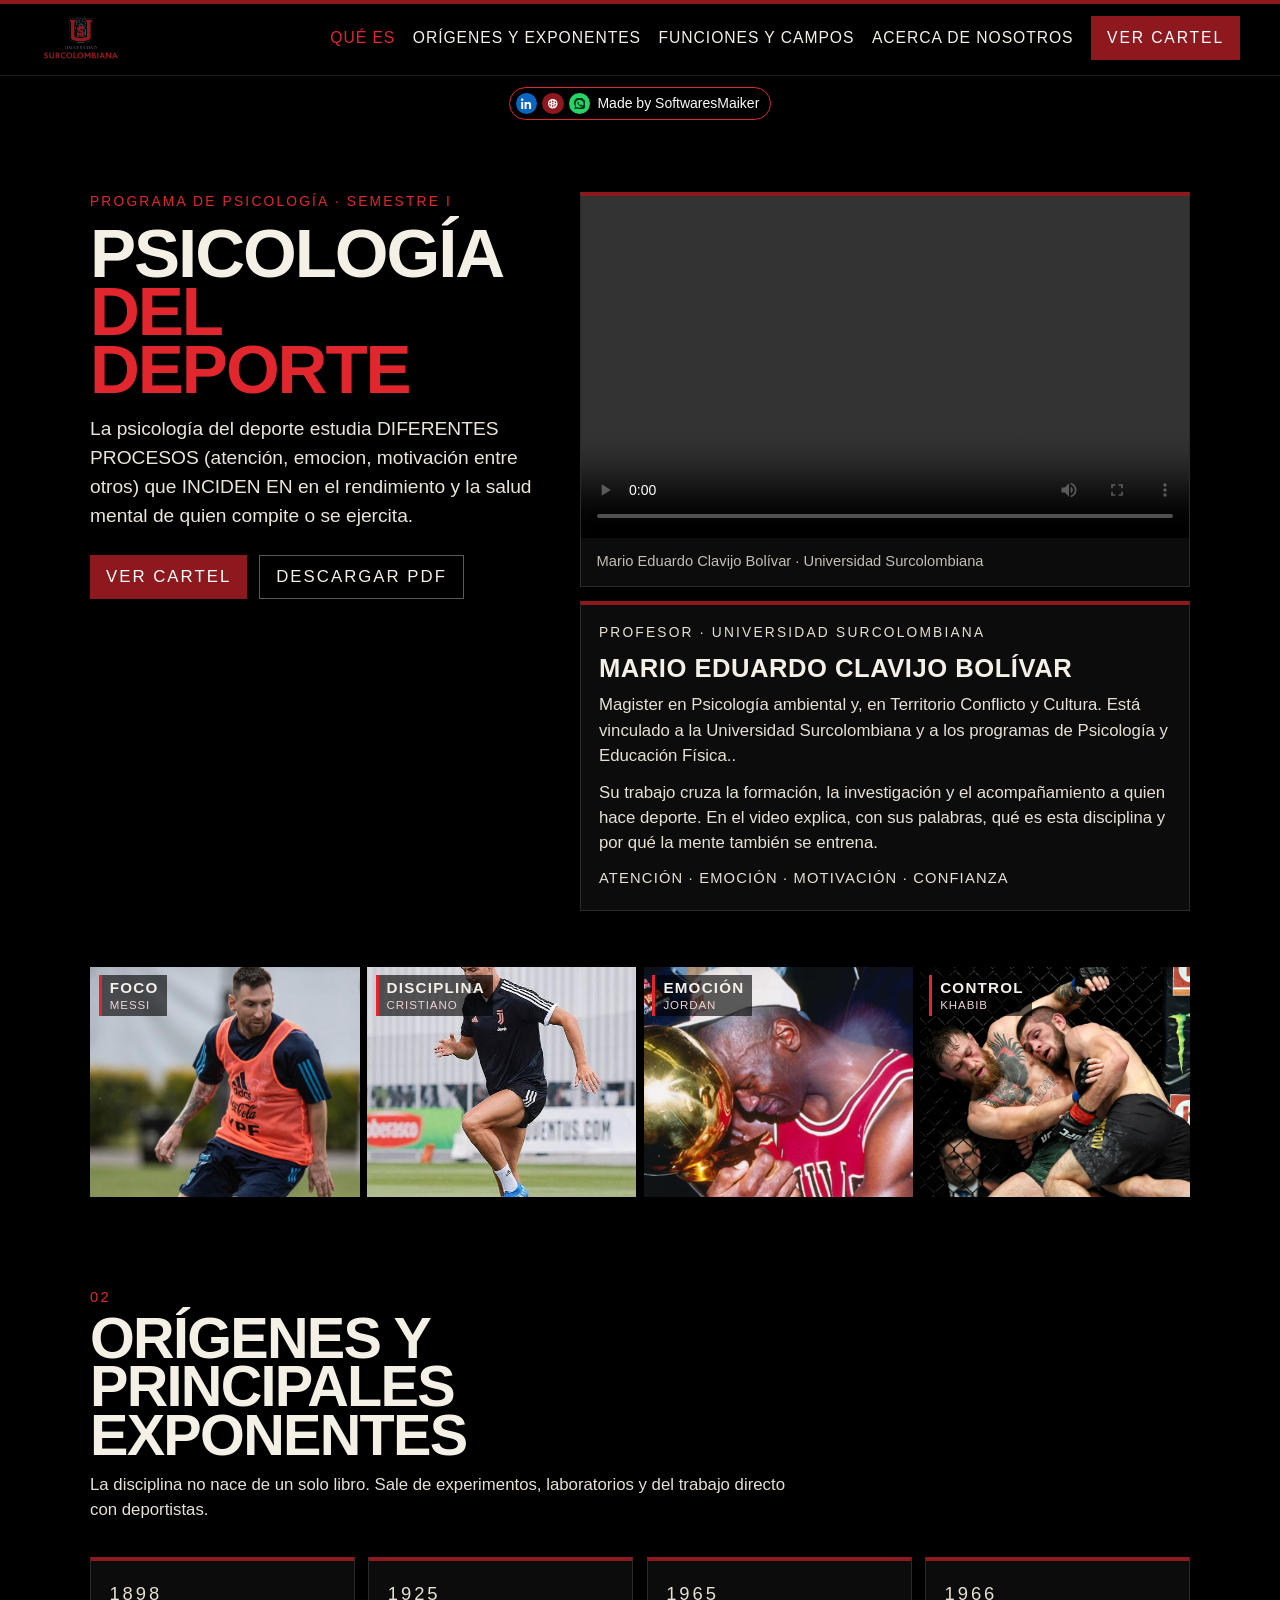
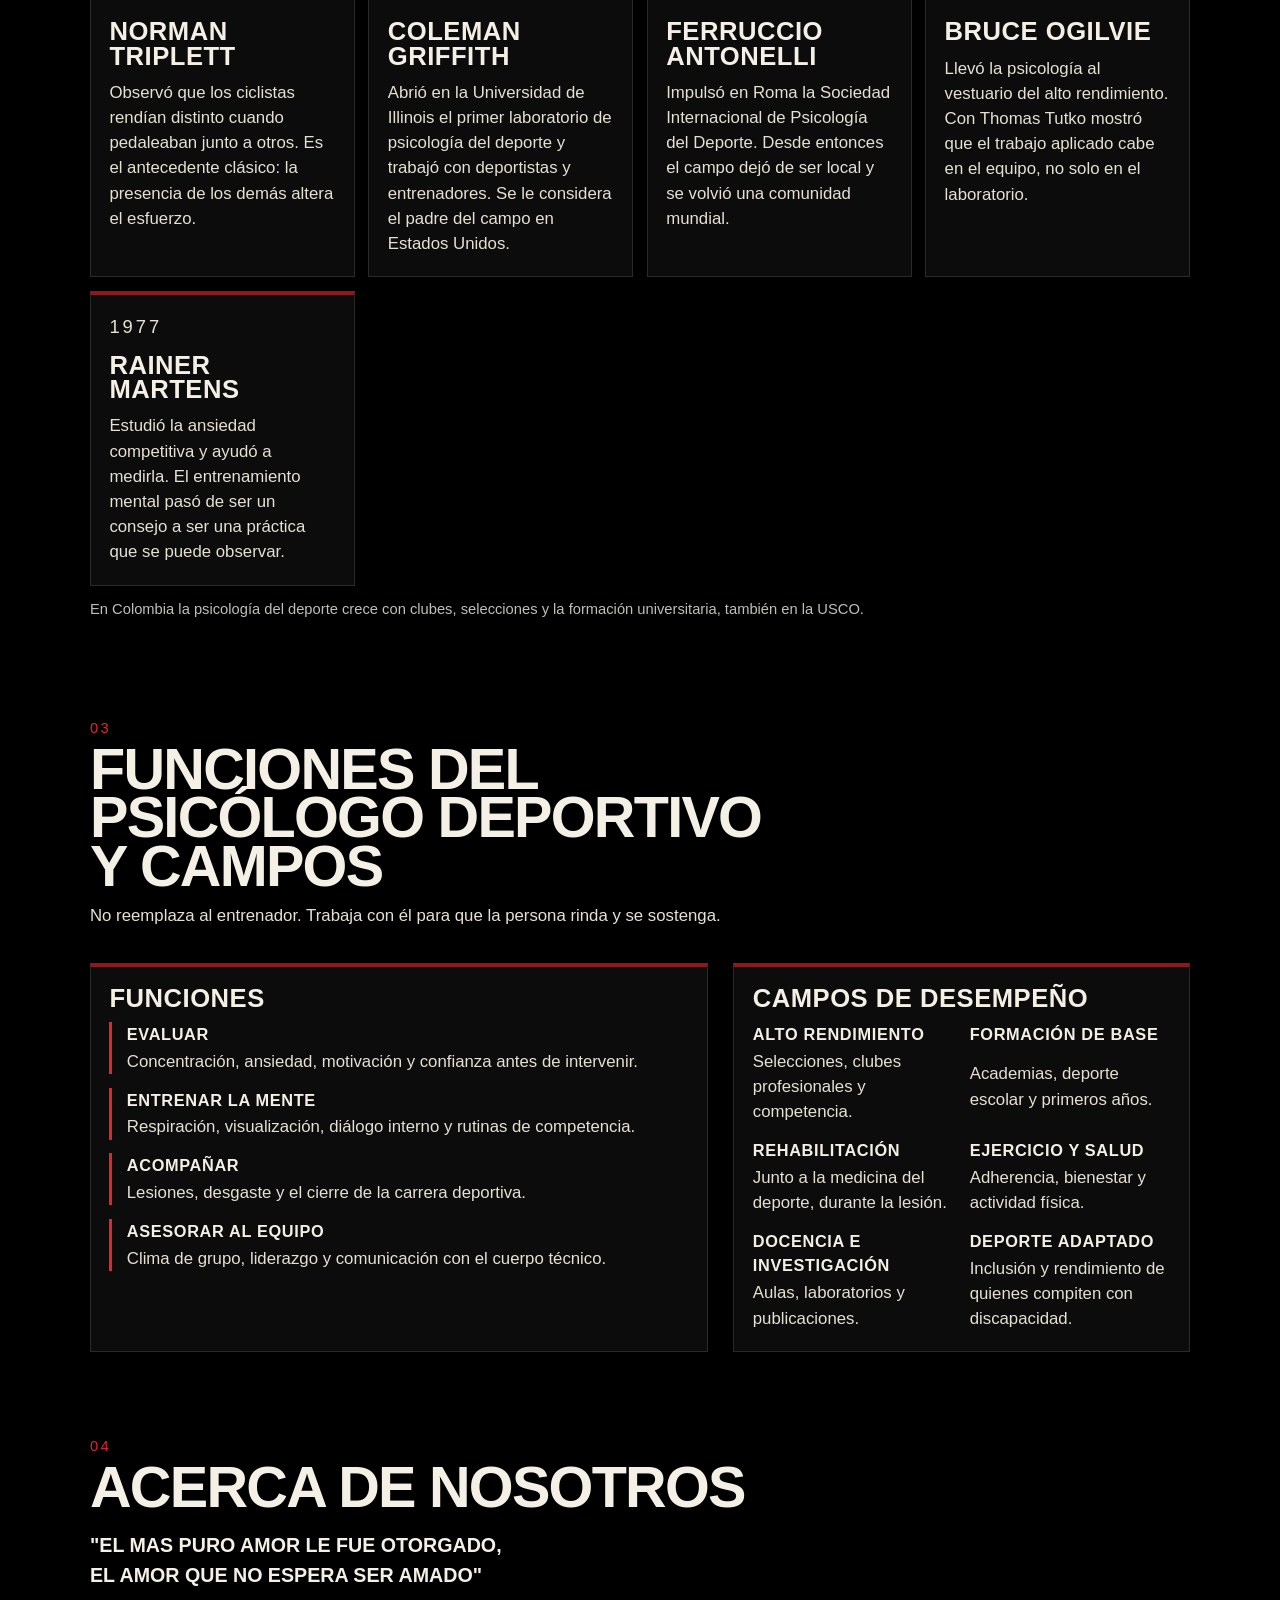
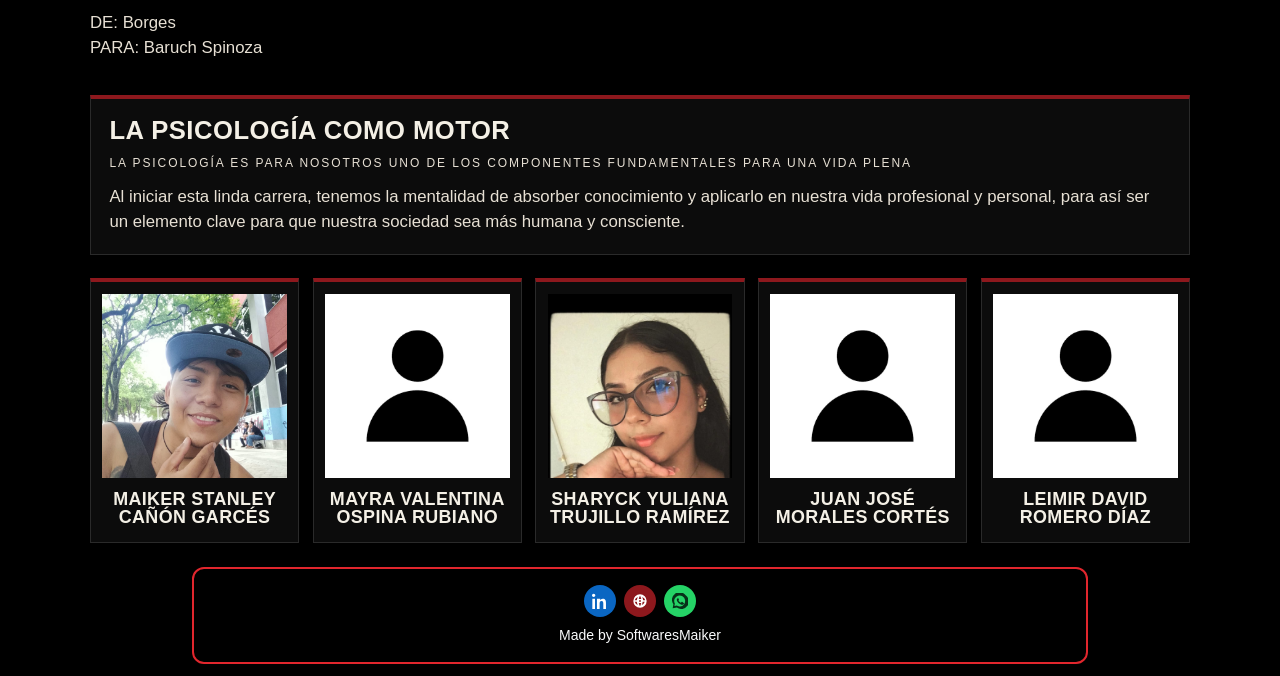
==== commit 79fe53e1: "correccion profe" ====
--- a/index.html
+++ b/index.html
@@ -47,7 +47,7 @@
       <div class="hero-copy">
         <p class="kicker">Programa de Psicología · Semestre I</p>
         <h1>Psicología<br><span>del deporte</span></h1>
-        <p class="lead">La psicología del deporte estudia cómo la atención, la emoción y la motivación cambian el rendimiento y la salud mental de quien compite o se ejercita.</p>
+        <p class="lead">La psicología del deporte estudia DIFERENTES PROCESOS (atención,  emocion, motivación entre otros) que INCIDEN EN en el rendimiento y la salud mental de quien compite o se ejercita.</p>
         <div class="hero-actions">
           <button class="btn btn-red" type="button" data-open-poster>Ver cartel</button>
           <a class="btn btn-ghost" href="assets/images/poster.pdf" download="Cartel-psicologia-del-deporte-USCO.pdf">Descargar PDF</a>
@@ -65,7 +65,7 @@
         <article class="profile">
           <p class="kicker">Profesor · Universidad Surcolombiana</p>
           <h3>Mario Eduardo Clavijo Bolívar</h3>
-          <p>Psicólogo y especialista en Psicología del Deporte y en Psicología de la Salud. Está vinculado a la Universidad Surcolombiana y al programa de Psicología.</p>
+          <p>Magister en Psicología ambiental  y, en Territorio Conflicto y Cultura.  Está vinculado a la Universidad Surcolombiana y a los programas de Psicología y Educación Física..</p>
           <p>Su trabajo cruza la formación, la investigación y el acompañamiento a quien hace deporte. En el video explica, con sus palabras, qué es esta disciplina y por qué la mente también se entrena.</p>
           <p class="keys">Atención · Emoción · Motivación · Confianza</p>
         </article>
